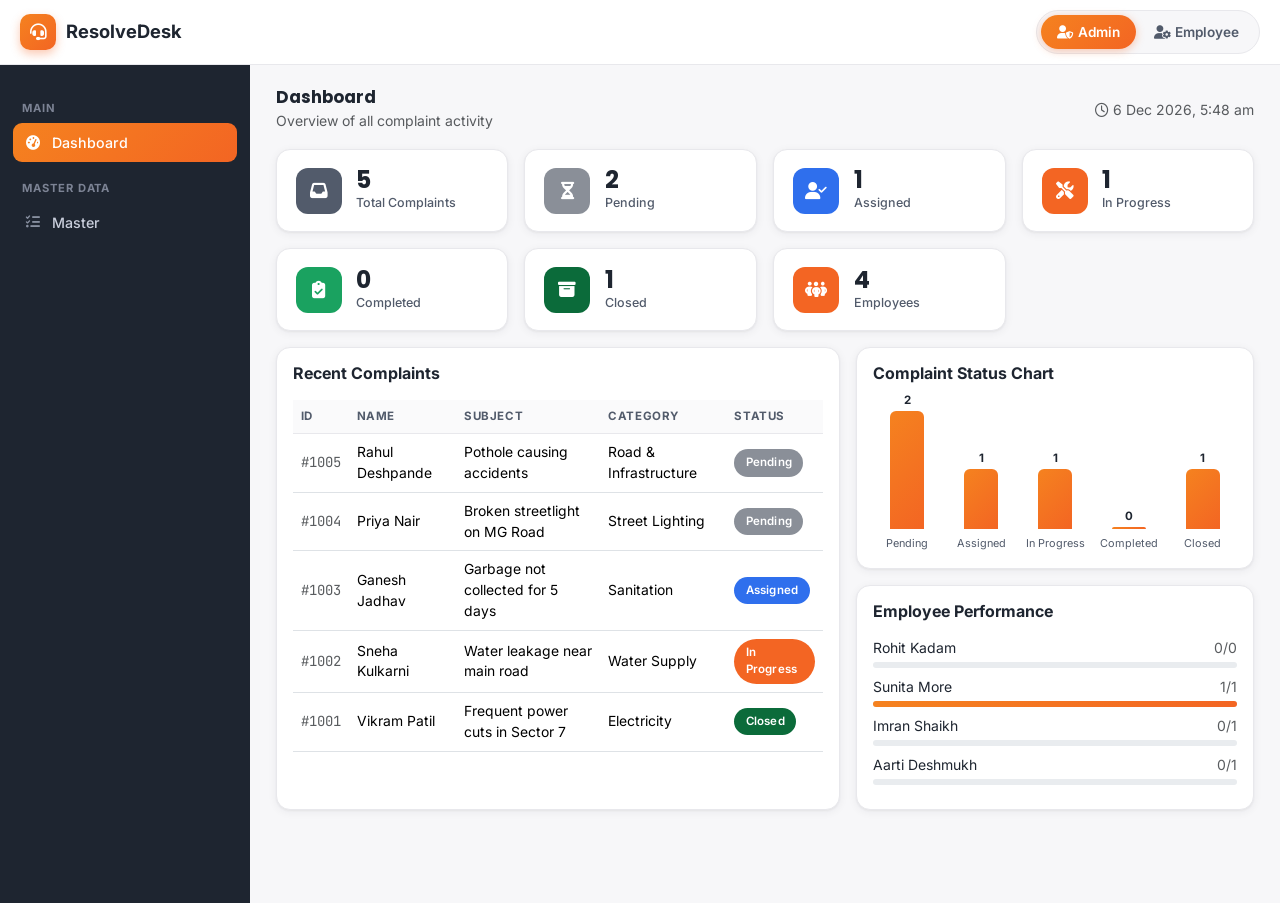
==== dashboard.html @ f248b5a2 "init code" ====
<!DOCTYPE html>
<html lang="en">
<head>
    <meta charset="UTF-8">
    <meta name="viewport" content="width=device-width, initial-scale=1.0">
    <title>Dashboard</title>
    <link rel="preconnect" href="https://fonts.googleapis.com">
    <link href="https://fonts.googleapis.com/css2?family=Poppins:wght@500;600;700;800&family=Inter:wght@400;500;600;700&family=JetBrains+Mono:wght@500;600&display=swap" rel="stylesheet">
    <link rel="stylesheet" href="https://cdnjs.cloudflare.com/ajax/libs/bootstrap/5.3.3/css/bootstrap.min.css">
    <link rel="stylesheet" href="https://cdnjs.cloudflare.com/ajax/libs/font-awesome/6.5.1/css/all.min.css">
    <link rel="stylesheet" href="asset/style.css">
    <link rel="stylesheet" href="asset/public-form.css">
</head>
<body>
    <!-- ============ TOPBAR ============ -->
    <div class="topbar">
        <div class="d-flex align-items-center gap-3">
            <button class="btn btn-sm btn-light border d-lg-none" id="sidebarToggle"><i class="fa-solid fa-bars"></i></button>
            <div class="brand"><span class="mark"><i class="fa-solid fa-headset"></i></span> ResolveDesk</div>
        </div>
        <div class="role-switch" id="roleSwitch">
            <button data-role="admin"><i class="fa-solid fa-user-shield me-1"></i>Admin</button>
            <button data-role="employee"><i class="fa-solid fa-user-gear me-1"></i>Employee</button>
        </div>
    </div>

    <!-- ============ TOAST HOST ============ -->
    <div class="toast-container position-fixed top-0 end-0 p-3" id="toastHost"></div>

    <div id="app"></div>

    <!-- Bootstrap Bundle -->
    <script src="https://cdnjs.cloudflare.com/ajax/libs/bootstrap/5.3.3/js/bootstrap.bundle.min.js"></script>
    <script src="asset/demo-data.js"></script>
</body>
</html>
---- asset/style.css ----
:root{
  --brand-1:#f5821f;
  --brand-2:#f36523;
  --brand-grad: linear-gradient(135deg, var(--brand-1), var(--brand-2));
  --ink:#1e2530;
  --ink-soft:#525b6b;
  --bg:#f7f7f9;
  --card:#ffffff;
  --line:#e8e8ec;
  --st-pending:#8a8f98;
  --st-assigned:#2f6fed;
  --st-progress:#f36523;
  --st-completed:#1aa260;
  --st-closed:#0b6b3a;
  --st-rejected:#d5342c;
  --radius:14px;
  --shadow: 0 2px 10px rgba(30,37,48,.06), 0 1px 2px rgba(30,37,48,.05);
}
*{box-sizing:border-box;}
body{
  font-family:'Inter',sans-serif;
  background:var(--bg);
  color:var(--ink);
  margin:0;
}
h1,h2,h3,h4,h5,.brand-font{font-family:'Poppins',sans-serif;}
.mono{font-family:'JetBrains Mono',monospace;}
a{text-decoration:none;}

/* ---------- Topbar ---------- */
.topbar{
  background:var(--card);
  border-bottom:1px solid var(--line);
  padding:.65rem 1.25rem;
  display:flex;
  align-items:center;
  justify-content:space-between;
  position:sticky;
  top:0;
  z-index:1000;
}
.brand{
  display:flex;
  align-items:center;
  gap:.6rem;
  font-weight:700;
  font-size:1.15rem;
}
.brand .mark{
  width:36px;height:36px;border-radius:10px;
  background:var(--brand-grad);
  display:flex;align-items:center;justify-content:center;
  color:#fff;font-size:1.05rem;
  box-shadow:0 4px 10px rgba(243,101,35,.35);
}
.role-switch{
  display:flex;
  background:var(--bg);
  border:1px solid var(--line);
  border-radius:999px;
  padding:4px;
  gap:2px;
}
.role-switch button{
  border:none;background:transparent;
  padding:.4rem 1rem;
  border-radius:999px;
  font-weight:600;
  font-size:.85rem;
  color:var(--ink-soft);
  transition:.15s;
}
.role-switch button.active{
  background:var(--brand-grad);
  color:#fff;
  box-shadow:0 2px 8px rgba(243,101,35,.35);
}

/* ---------- Layout ---------- */
.app-shell{display:flex; min-height:calc(100vh - 62px);}
.sidebar{
  width:250px;
  background:var(--ink);
  color:#c9cedb;
  flex-shrink:0;
  padding:1.1rem .8rem;
}
.sidebar .side-section-title{
  font-size:.7rem;
  text-transform:uppercase;
  letter-spacing:.08em;
  color:#7c8394;
  margin:1.1rem .6rem .4rem;
  font-weight:700;
}
.sidebar a.nav-item{
  display:flex;align-items:center;gap:.65rem;
  padding:.55rem .7rem;
  border-radius:9px;
  color:#c9cedb;
  font-size:.89rem;
  font-weight:500;
  margin-bottom:2px;
}
.sidebar a.nav-item i{width:18px;text-align:center;color:#8890a0;}
.sidebar a.nav-item:hover{background:#2a3140;color:#fff;}
.sidebar a.nav-item.active{
  background:var(--brand-grad);
  color:#fff;
}
.sidebar a.nav-item.active i{color:#fff;}
.main{flex:1; padding:1.4rem 1.6rem; min-width:0;}

/* ---------- Cards ---------- */
.card-flat{
  background:var(--card);
  border:1px solid var(--line);
  border-radius:var(--radius);
  box-shadow:var(--shadow);
}
.stat-card{
  padding:1.1rem 1.2rem;
  display:flex;
  align-items:center;
  gap:.9rem;
}
.stat-card .icon-wrap{
  width:46px;height:46px;border-radius:12px;
  display:flex;align-items:center;justify-content:center;
  font-size:1.1rem;color:#fff;flex-shrink:0;
}
.stat-card .num{font-size:1.5rem;font-weight:700;font-family:'Poppins',sans-serif;line-height:1;}
.stat-card .label{font-size:.78rem;color:var(--ink-soft);font-weight:500;margin-top:2px;}

/* ---------- Badges ---------- */
.badge-status{
  padding:.32rem .7rem;
  border-radius:999px;
  font-size:.72rem;
  font-weight:600;
  color:#fff;
  letter-spacing:.02em;
  display:inline-block;
}
.b-pending{background:var(--st-pending);}
.b-assigned{background:var(--st-assigned);}
.b-progress{background:var(--st-progress);}
.b-completed{background:var(--st-completed);}
.b-closed{background:var(--st-closed);}
.b-rejected{background:var(--st-rejected);}

.priority-High{color:#d5342c;font-weight:700;}
.priority-Medium{color:#c98a12;font-weight:700;}
.priority-Low{color:#1aa260;font-weight:700;}

/* ---------- Buttons ---------- */
.btn-brand{
  background:var(--brand-grad);
  border:none;color:#fff;font-weight:600;
  box-shadow:0 3px 10px rgba(243,101,35,.3);
}
.btn-brand:hover{color:#fff; filter:brightness(1.05);}
.btn-outline-brand{
  border:1.5px solid var(--brand-2);
  color:var(--brand-2);
  font-weight:600;
  background:transparent;
}
.btn-outline-brand:hover{background:var(--brand-2);color:#fff;}

/* ---------- Tables ---------- */
.table-clean thead th{
  font-size:.72rem;
  text-transform:uppercase;
  letter-spacing:.05em;
  color:var(--ink-soft);
  background:#fafafb;
  border-bottom:1px solid var(--line);
  font-weight:700;
  white-space:nowrap;
}
.table-clean td{
  font-size:.87rem;
  vertical-align:middle;
}
.table-clean tbody tr:hover{background:#fff8f2;}
.icon-btn{
  width:32px;height:32px;border-radius:8px;
  display:inline-flex;align-items:center;justify-content:center;
  border:1px solid var(--line);
  background:#fff;color:var(--ink-soft);
  margin-right:3px;
  font-size:.8rem;
}
.icon-btn:hover{background:var(--bg);}
.icon-btn.view:hover{color:#2f6fed;border-color:#2f6fed;}
.icon-btn.edit:hover{color:var(--brand-2);border-color:var(--brand-2);}
.icon-btn.del:hover{color:#d5342c;border-color:#d5342c;}



/* ---------- Timeline / Stepper (signature element) ---------- */
.stepper{
  display:flex;
  align-items:flex-start;
  justify-content:space-between;
  padding:1.2rem .5rem .4rem;
  position:relative;
}
.stepper::before{
  content:"";
  position:absolute;
  top:31px; left:8%; right:8%;
  height:3px;
  background:var(--line);
  z-index:0;
}
.stepper .step{
  position:relative;z-index:1;
  flex:1;
  display:flex;flex-direction:column;align-items:center;
  text-align:center;
}
.stepper .dot{
  width:38px;height:38px;border-radius:50%;
  background:#fff;border:3px solid var(--line);
  display:flex;align-items:center;justify-content:center;
  color:#c3c6cf; font-size:.85rem;
  transition:.2s;
}
.stepper .step.done .dot{
  background:var(--brand-grad);border-color:transparent;color:#fff;
  box-shadow:0 3px 8px rgba(243,101,35,.35);
}
.stepper .step.current .dot{
  border-color:var(--brand-2); color:var(--brand-2); background:#fff8f2;
  animation:pulse 1.8s infinite;
}
@keyframes pulse{
  0%{box-shadow:0 0 0 0 rgba(243,101,35,.35);}
  70%{box-shadow:0 0 0 8px rgba(243,101,35,0);}
  100%{box-shadow:0 0 0 0 rgba(243,101,35,0);}
}
.stepper .step-label{font-size:.72rem;font-weight:600;margin-top:.4rem;color:var(--ink-soft);max-width:80px;}
.stepper .step.done .step-label, .stepper .step.current .step-label{color:var(--ink);}

/* ---------- Misc ---------- */
.chart-bars{display:flex;align-items:flex-end;gap:.9rem;height:160px;padding:0 .3rem;}
.chart-bars .bar-col{flex:1;display:flex;flex-direction:column;align-items:center;justify-content:flex-end;height:100%;}
.chart-bars .bar{width:100%;max-width:34px;border-radius:6px 6px 0 0;background:var(--brand-grad);transition:.4s;}
.chart-bars .bar-val{font-size:.72rem;font-weight:700;margin-bottom:2px;}
.chart-bars .bar-name{font-size:.68rem;color:var(--ink-soft);margin-top:.4rem;text-align:center;}

.section-title{font-weight:700;font-size:1.05rem;margin-bottom:0;}
.page-header{display:flex;align-items:center;justify-content:space-between;margin-bottom:1.1rem;flex-wrap:wrap;gap:.6rem;}
.thumb-preview{width:64px;height:64px;object-fit:cover;border-radius:8px;border:1px solid var(--line);}
.empty-state{padding:3rem 1rem;text-align:center;color:var(--ink-soft);}
.empty-state i{font-size:2.2rem;color:#d8dae0;margin-bottom:.6rem;}
.view-page{display:none;}
.view-page.active{display:block;}
.toast-container{z-index:2000;}
.progress-thin{height:6px;border-radius:4px;}
.progress-thin .progress-bar{background:var(--brand-grad);}
::-webkit-scrollbar{width:8px;height:8px;}
::-webkit-scrollbar-thumb{background:#d8dae0;border-radius:4px;}

@media (max-width: 991px){
  .sidebar{position:fixed; left:-260px; top:62px; bottom:0; z-index:999; transition:.25s; overflow-y:auto;}
  .sidebar.open{left:0;}
  .main{padding:1rem;}
}
---- asset/public-form.css ----
/* ---------- Public page ---------- */
        .public-hero{
            background:var(--brand-grad);
            color:#fff;
            padding:3.2rem 1rem 5.5rem;
            text-align:center;
            position:relative;
            overflow:hidden;
        }
        .public-hero::before{
            content:"";
            position:absolute; inset:0;
            background-image: radial-gradient(circle at 15% 30%, rgba(255,255,255,.12) 0, transparent 45%),
                            radial-gradient(circle at 85% 70%, rgba(255,255,255,.10) 0, transparent 40%);
        }
        .public-hero h1{font-size:2.1rem;font-weight:800;position:relative;}
        .public-hero p{opacity:.92;max-width:560px;margin:.5rem auto 0;position:relative;}
        .form-shell{
            max-width:820px;
            margin:-3.4rem auto 3rem;
            padding:0 1rem;
            position:relative;
        }
        .section-label{
            font-size:.72rem;font-weight:700;letter-spacing:.08em;
            text-transform:uppercase;color:var(--brand-2);
            margin-bottom:.3rem;
        }
        .form-label{font-weight:600;font-size:.85rem;color:var(--ink);}
        .form-control:focus,.form-select:focus{
            border-color:var(--brand-2);
            box-shadow:0 0 0 .2rem rgba(243,101,35,.15);
        }
        .captcha-box{
            background:#f2f3f5;
            border:1px dashed #c7c9d1;
            border-radius:10px;
            padding:.6rem 1rem;
            font-family:'JetBrains Mono',monospace;
            font-weight:700;
            letter-spacing:.35em;
            font-size:1.15rem;
            color:var(--ink);
            user-select:none;
            display:inline-block;
            background-image: repeating-linear-gradient(115deg, rgba(0,0,0,.03) 0 2px, transparent 2px 6px);
        }
        .file-drop{
            border:1.5px dashed #c7c9d1;
            border-radius:10px;
            padding:1.1rem;
            text-align:center;
            color:var(--ink-soft);
            background:#fafafc;
            cursor:pointer;
            font-size:.85rem;
        }
        .file-drop:hover{border-color:var(--brand-2); color:var(--brand-2);}
        .file-chip{
            display:inline-flex;align-items:center;gap:.4rem;
            background:#fff2e8;color:var(--brand-2);
            border:1px solid #ffd9b8;
            border-radius:8px;
            padding:.25rem .6rem;
            font-size:.78rem;
            margin:3px 4px 0 0;
        }
        .file-chip i.remove{cursor:pointer;color:#b3552a;}
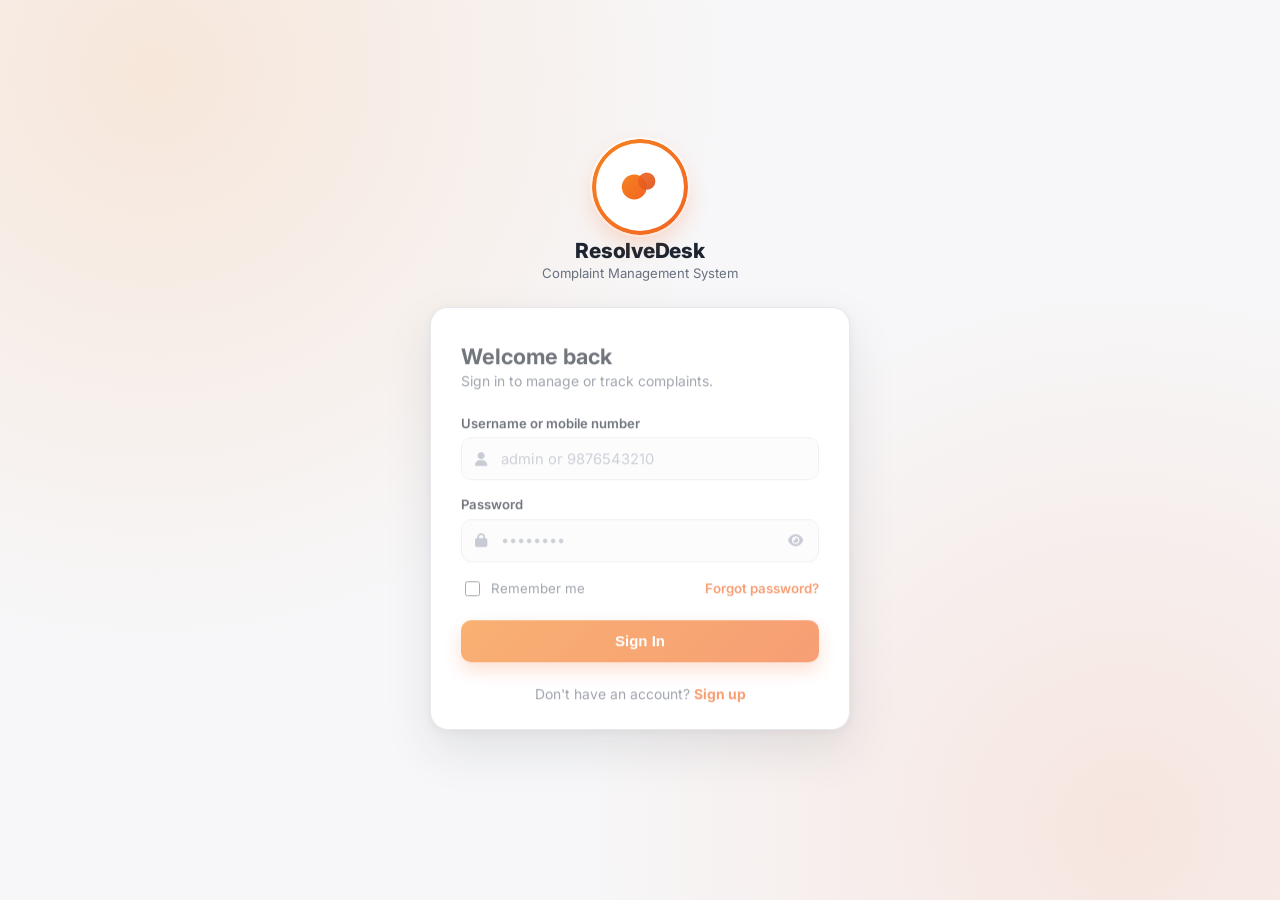
==== commit 8403fa70: "fix the bugs" ====
--- a/dashboard.html
+++ b/dashboard.html
@@ -1,36 +1,33 @@
 <!DOCTYPE html>
 <html lang="en">
 <head>
-    <meta charset="UTF-8">
-    <meta name="viewport" content="width=device-width, initial-scale=1.0">
-    <title>Dashboard</title>
-    <link rel="preconnect" href="https://fonts.googleapis.com">
-    <link href="https://fonts.googleapis.com/css2?family=Poppins:wght@500;600;700;800&family=Inter:wght@400;500;600;700&family=JetBrains+Mono:wght@500;600&display=swap" rel="stylesheet">
-    <link rel="stylesheet" href="https://cdnjs.cloudflare.com/ajax/libs/bootstrap/5.3.3/css/bootstrap.min.css">
-    <link rel="stylesheet" href="https://cdnjs.cloudflare.com/ajax/libs/font-awesome/6.5.1/css/all.min.css">
-    <link rel="stylesheet" href="asset/style.css">
-    <link rel="stylesheet" href="asset/public-form.css">
+<meta charset="UTF-8">
+<meta name="viewport" content="width=device-width, initial-scale=1.0">
+<title>ResolveDesk — Admin Dashboard</title>
+<link rel="preconnect" href="https://fonts.googleapis.com">
+<link href="https://fonts.googleapis.com/css2?family=Poppins:wght@500;600;700;800&family=Inter:wght@400;500;600;700&family=JetBrains+Mono:wght@500;600&display=swap" rel="stylesheet">
+<link rel="stylesheet" href="https://cdnjs.cloudflare.com/ajax/libs/bootstrap/5.3.3/css/bootstrap.min.css">
+<link rel="stylesheet" href="https://cdnjs.cloudflare.com/ajax/libs/font-awesome/6.5.1/css/all.min.css">
+<link rel="stylesheet" href="assets/style.css">
 </head>
 <body>
-    <!-- ============ TOPBAR ============ -->
-    <div class="topbar">
-        <div class="d-flex align-items-center gap-3">
-            <button class="btn btn-sm btn-light border d-lg-none" id="sidebarToggle"><i class="fa-solid fa-bars"></i></button>
-            <div class="brand"><span class="mark"><i class="fa-solid fa-headset"></i></span> ResolveDesk</div>
-        </div>
-        <div class="role-switch" id="roleSwitch">
-            <button data-role="admin"><i class="fa-solid fa-user-shield me-1"></i>Admin</button>
-            <button data-role="employee"><i class="fa-solid fa-user-gear me-1"></i>Employee</button>
-        </div>
-    </div>
 
-    <!-- ============ TOAST HOST ============ -->
-    <div class="toast-container position-fixed top-0 end-0 p-3" id="toastHost"></div>
+<!-- ============ TOPBAR ============ -->
+<div class="topbar">
+  <div class="d-flex align-items-center gap-3">
+    <button class="btn btn-sm btn-light border d-lg-none" id="sidebarToggle"><i class="fa-solid fa-bars"></i></button>
+    <div class="brand"><span class="mark"><i class="fa-solid fa-headset"></i></span> ResolveDesk <span class="badge rounded-pill text-bg-light border ms-1" style="font-size:.62rem;font-weight:700;color:var(--brand-2);">ADMIN</span></div>
+  </div>
+</div>
 
-    <div id="app"></div>
+<!-- ============ TOAST HOST ============ -->
+<div class="toast-container position-fixed top-0 end-0 p-3" id="toastHost"></div>
 
-    <!-- Bootstrap Bundle -->
-    <script src="https://cdnjs.cloudflare.com/ajax/libs/bootstrap/5.3.3/js/bootstrap.bundle.min.js"></script>
-    <script src="asset/demo-data.js"></script>
+<div id="app"></div>
+
+<!-- Bootstrap Bundle -->
+<script src="https://cdnjs.cloudflare.com/ajax/libs/bootstrap/5.3.3/js/bootstrap.bundle.min.js"></script>
+<script src="assets/common.js"></script>
+<script src="assets/dashboard.js"></script>
 </body>
-</html>+</html>
--- a/assets/style.css
+++ b/assets/style.css
@@ -0,0 +1,338 @@
+:root{
+  --brand-1:#f5821f;
+  --brand-2:#f36523;
+  --brand-grad: linear-gradient(135deg, var(--brand-1), var(--brand-2));
+  --ink:#1e2530;
+  --ink-soft:#525b6b;
+  --bg:#f7f7f9;
+  --card:#ffffff;
+  --line:#e8e8ec;
+  --st-pending:#8a8f98;
+  --st-assigned:#2f6fed;
+  --st-progress:#f36523;
+  --st-completed:#1aa260;
+  --st-closed:#0b6b3a;
+  --st-rejected:#d5342c;
+  --radius:14px;
+  --shadow: 0 2px 10px rgba(30,37,48,.06), 0 1px 2px rgba(30,37,48,.05);
+}
+*{box-sizing:border-box;}
+body{
+  font-family:'Inter',sans-serif;
+  background:var(--bg);
+  color:var(--ink);
+  margin:0;
+}
+h1,h2,h3,h4,h5,.brand-font{font-family:'Poppins',sans-serif;}
+.mono{font-family:'JetBrains Mono',monospace;}
+a{text-decoration:none;}
+
+/* ---------- Topbar ---------- */
+.topbar{
+  background:var(--card);
+  border-bottom:1px solid var(--line);
+  padding:.65rem 1.25rem;
+  display:flex;
+  align-items:center;
+  justify-content:space-between;
+  position:sticky;
+  top:0;
+  z-index:1000;
+}
+.brand{
+  display:flex;
+  align-items:center;
+  gap:.6rem;
+  font-weight:700;
+  font-size:1.15rem;
+}
+.brand .mark{
+  width:36px;height:36px;border-radius:10px;
+  background:var(--brand-grad);
+  display:flex;align-items:center;justify-content:center;
+  color:#fff;font-size:1.05rem;
+  box-shadow:0 4px 10px rgba(243,101,35,.35);
+}
+.role-switch{
+  display:flex;
+  background:var(--bg);
+  border:1px solid var(--line);
+  border-radius:999px;
+  padding:4px;
+  gap:2px;
+}
+.role-switch .button{
+  border:none;background:transparent;
+  padding:.4rem 1rem;
+  border-radius:999px;
+  font-weight:600;
+  font-size:.85rem;
+  color:var(--ink-soft);
+  transition:.15s;
+}
+.role-switch .button:hover{
+  background:var(--brand-grad);
+  color:#fff;
+  box-shadow:0 2px 8px rgba(243,101,35,.35);
+}
+
+/* ---------- Layout ---------- */
+.app-shell{display:flex; min-height:calc(100vh - 62px);}
+.sidebar{
+  width:250px;
+  background:var(--ink);
+  color:#c9cedb;
+  flex-shrink:0;
+  padding:1.1rem .8rem;
+}
+.sidebar .side-section-title{
+  font-size:.7rem;
+  text-transform:uppercase;
+  letter-spacing:.08em;
+  color:#7c8394;
+  margin:1.1rem .6rem .4rem;
+  font-weight:700;
+}
+.sidebar a.nav-item{
+  display:flex;align-items:center;gap:.65rem;
+  padding:.55rem .7rem;
+  border-radius:9px;
+  color:#c9cedb;
+  font-size:.89rem;
+  font-weight:500;
+  margin-bottom:2px;
+}
+.sidebar a.nav-item i{width:18px;text-align:center;color:#8890a0;}
+.sidebar a.nav-item:hover{background:#2a3140;color:#fff;}
+.sidebar a.nav-item.active{
+  background:var(--brand-grad);
+  color:#fff;
+}
+.sidebar a.nav-item.active i{color:#fff;}
+.main{flex:1; padding:1.4rem 1.6rem; min-width:0;}
+
+/* ---------- Cards ---------- */
+.card-flat{
+  background:var(--card);
+  border:1px solid var(--line);
+  border-radius:var(--radius);
+  box-shadow:var(--shadow);
+}
+.stat-card{
+  padding:1.1rem 1.2rem;
+  display:flex;
+  align-items:center;
+  gap:.9rem;
+}
+.stat-card .icon-wrap{
+  width:46px;height:46px;border-radius:12px;
+  display:flex;align-items:center;justify-content:center;
+  font-size:1.1rem;color:#fff;flex-shrink:0;
+}
+.stat-card .num{font-size:1.5rem;font-weight:700;font-family:'Poppins',sans-serif;line-height:1;}
+.stat-card .label{font-size:.78rem;color:var(--ink-soft);font-weight:500;margin-top:2px;}
+
+/* ---------- Badges ---------- */
+.badge-status{
+  padding:.32rem .7rem;
+  border-radius:999px;
+  font-size:.72rem;
+  font-weight:600;
+  color:#fff;
+  letter-spacing:.02em;
+  display:inline-block;
+}
+.b-pending{background:var(--st-pending);}
+.b-assigned{background:var(--st-assigned);}
+.b-progress, .b-in.progress{background:var(--st-progress);}
+.b-completed{background:var(--st-completed);}
+.b-closed{background:var(--st-closed);}
+.b-rejected{background:var(--st-rejected);}
+
+.priority-High{color:#d5342c;font-weight:700;}
+.priority-Medium{color:#c98a12;font-weight:700;}
+.priority-Low{color:#1aa260;font-weight:700;}
+
+/* ---------- Buttons ---------- */
+.btn-brand{
+  background:var(--brand-grad);
+  border:none;color:#fff;font-weight:600;
+  box-shadow:0 3px 10px rgba(243,101,35,.3);
+}
+.btn-brand:hover{color:#fff; filter:brightness(1.05);}
+.btn-outline-brand{
+  border:1.5px solid var(--brand-2);
+  color:var(--brand-2);
+  font-weight:600;
+  background:transparent;
+}
+.btn-outline-brand:hover{background:var(--brand-2);color:#fff;}
+
+/* ---------- Tables ---------- */
+.table-clean thead th{
+  font-size:.72rem;
+  text-transform:uppercase;
+  letter-spacing:.05em;
+  color:var(--ink-soft);
+  background:#fafafb;
+  border-bottom:1px solid var(--line);
+  font-weight:700;
+  white-space:nowrap;
+}
+.table-clean td{
+  font-size:.87rem;
+  vertical-align:middle;
+}
+.table-clean tbody tr:hover{background:#fff8f2;}
+.icon-btn{
+  width:32px;height:32px;border-radius:8px;
+  display:inline-flex;align-items:center;justify-content:center;
+  border:1px solid var(--line);
+  background:#fff;color:var(--ink-soft);
+  margin-right:3px;
+  font-size:.8rem;
+}
+.icon-btn:hover{background:var(--bg);}
+.icon-btn.view:hover{color:#2f6fed;border-color:#2f6fed;}
+.icon-btn.edit:hover{color:var(--brand-2);border-color:var(--brand-2);}
+.icon-btn.del:hover{color:#d5342c;border-color:#d5342c;}
+
+/* ---------- Public page ---------- */
+.public-hero{
+  background:var(--brand-grad);
+  color:#fff;
+  padding:3.2rem 1rem 5.5rem;
+  text-align:center;
+  position:relative;
+  overflow:hidden;
+}
+.public-hero::before{
+  content:"";
+  position:absolute; inset:0;
+  background-image: radial-gradient(circle at 15% 30%, rgba(255,255,255,.12) 0, transparent 45%),
+                     radial-gradient(circle at 85% 70%, rgba(255,255,255,.10) 0, transparent 40%);
+}
+.public-hero h1{font-size:2.1rem;font-weight:800;position:relative;}
+.public-hero p{opacity:.92;max-width:560px;margin:.5rem auto 0;position:relative;}
+.form-shell{
+  max-width:820px;
+  margin:-3.4rem auto 3rem;
+  padding:0 1rem;
+  position:relative;
+}
+.section-label{
+  font-size:.72rem;font-weight:700;letter-spacing:.08em;
+  text-transform:uppercase;color:var(--brand-2);
+  margin-bottom:.3rem;
+}
+.form-label{font-weight:600;font-size:.85rem;color:var(--ink);}
+.form-control:focus,.form-select:focus{
+  border-color:var(--brand-2);
+  box-shadow:0 0 0 .2rem rgba(243,101,35,.15);
+}
+.captcha-box{
+  background:#f2f3f5;
+  border:1px dashed #c7c9d1;
+  border-radius:10px;
+  padding:.6rem 1rem;
+  font-family:'JetBrains Mono',monospace;
+  font-weight:700;
+  letter-spacing:.35em;
+  font-size:1.15rem;
+  color:var(--ink);
+  user-select:none;
+  display:inline-block;
+  background-image: repeating-linear-gradient(115deg, rgba(0,0,0,.03) 0 2px, transparent 2px 6px);
+}
+.file-drop{
+  border:1.5px dashed #c7c9d1;
+  border-radius:10px;
+  padding:1.1rem;
+  text-align:center;
+  color:var(--ink-soft);
+  background:#fafafc;
+  cursor:pointer;
+  font-size:.85rem;
+}
+.file-drop:hover{border-color:var(--brand-2); color:var(--brand-2);}
+.file-chip{
+  display:inline-flex;align-items:center;gap:.4rem;
+  background:#fff2e8;color:var(--brand-2);
+  border:1px solid #ffd9b8;
+  border-radius:8px;
+  padding:.25rem .6rem;
+  font-size:.78rem;
+  margin:3px 4px 0 0;
+}
+.file-chip i.remove{cursor:pointer;color:#b3552a;}
+
+/* ---------- Timeline / Stepper (signature element) ---------- */
+.stepper{
+  display:flex;
+  align-items:flex-start;
+  justify-content:space-between;
+  padding:1.2rem .5rem .4rem;
+  position:relative;
+}
+.stepper::before{
+  content:"";
+  position:absolute;
+  top:31px; left:8%; right:8%;
+  height:3px;
+  background:var(--line);
+  z-index:0;
+}
+.stepper .step{
+  position:relative;z-index:1;
+  flex:1;
+  display:flex;flex-direction:column;align-items:center;
+  text-align:center;
+}
+.stepper .dot{
+  width:38px;height:38px;border-radius:50%;
+  background:#fff;border:3px solid var(--line);
+  display:flex;align-items:center;justify-content:center;
+  color:#c3c6cf; font-size:.85rem;
+  transition:.2s;
+}
+.stepper .step.done .dot{
+  background:var(--brand-grad);border-color:transparent;color:#fff;
+  box-shadow:0 3px 8px rgba(243,101,35,.35);
+}
+.stepper .step.current .dot{
+  border-color:var(--brand-2); color:var(--brand-2); background:#fff8f2;
+  animation:pulse 1.8s infinite;
+}
+@keyframes pulse{
+  0%{box-shadow:0 0 0 0 rgba(243,101,35,.35);}
+  70%{box-shadow:0 0 0 8px rgba(243,101,35,0);}
+  100%{box-shadow:0 0 0 0 rgba(243,101,35,0);}
+}
+.stepper .step-label{font-size:.72rem;font-weight:600;margin-top:.4rem;color:var(--ink-soft);max-width:80px;}
+.stepper .step.done .step-label, .stepper .step.current .step-label{color:var(--ink);}
+
+/* ---------- Misc ---------- */
+.chart-bars{display:flex;align-items:flex-end;gap:.9rem;height:160px;padding:0 .3rem;}
+.chart-bars .bar-col{flex:1;display:flex;flex-direction:column;align-items:center;justify-content:flex-end;height:100%;}
+.chart-bars .bar{width:100%;max-width:34px;border-radius:6px 6px 0 0;/* background:var(--brand-grad); */transition:.4s;}
+.chart-bars .bar-val{font-size:.72rem;font-weight:700;margin-bottom:2px;}
+.chart-bars .bar-name{font-size:.68rem;color:var(--ink-soft);margin-top:.4rem;text-align:center;}
+
+.section-title{font-weight:700;font-size:1.05rem;margin-bottom:0;}
+.page-header{display:flex;align-items:center;justify-content:space-between;margin-bottom:1.1rem;flex-wrap:wrap;gap:.6rem;}
+.thumb-preview{width:64px;height:64px;object-fit:cover;border-radius:8px;border:1px solid var(--line);}
+.empty-state{padding:3rem 1rem;text-align:center;color:var(--ink-soft);}
+.empty-state i{font-size:2.2rem;color:#d8dae0;margin-bottom:.6rem;}
+.view-page{display:none;}
+.view-page.active{display:block;}
+.toast-container{z-index:2000;}
+.progress-thin{height:6px;border-radius:4px;}
+.progress-thin .progress-bar{background:var(--brand-grad);}
+::-webkit-scrollbar{width:8px;height:8px;}
+::-webkit-scrollbar-thumb{background:#d8dae0;border-radius:4px;}
+
+@media (max-width: 991px){
+  .sidebar{position:fixed; left:-260px; top:62px; bottom:0; z-index:999; transition:.25s; overflow-y:auto;}
+  .sidebar.open{left:0;}
+  .main{padding:1rem;}
+}
